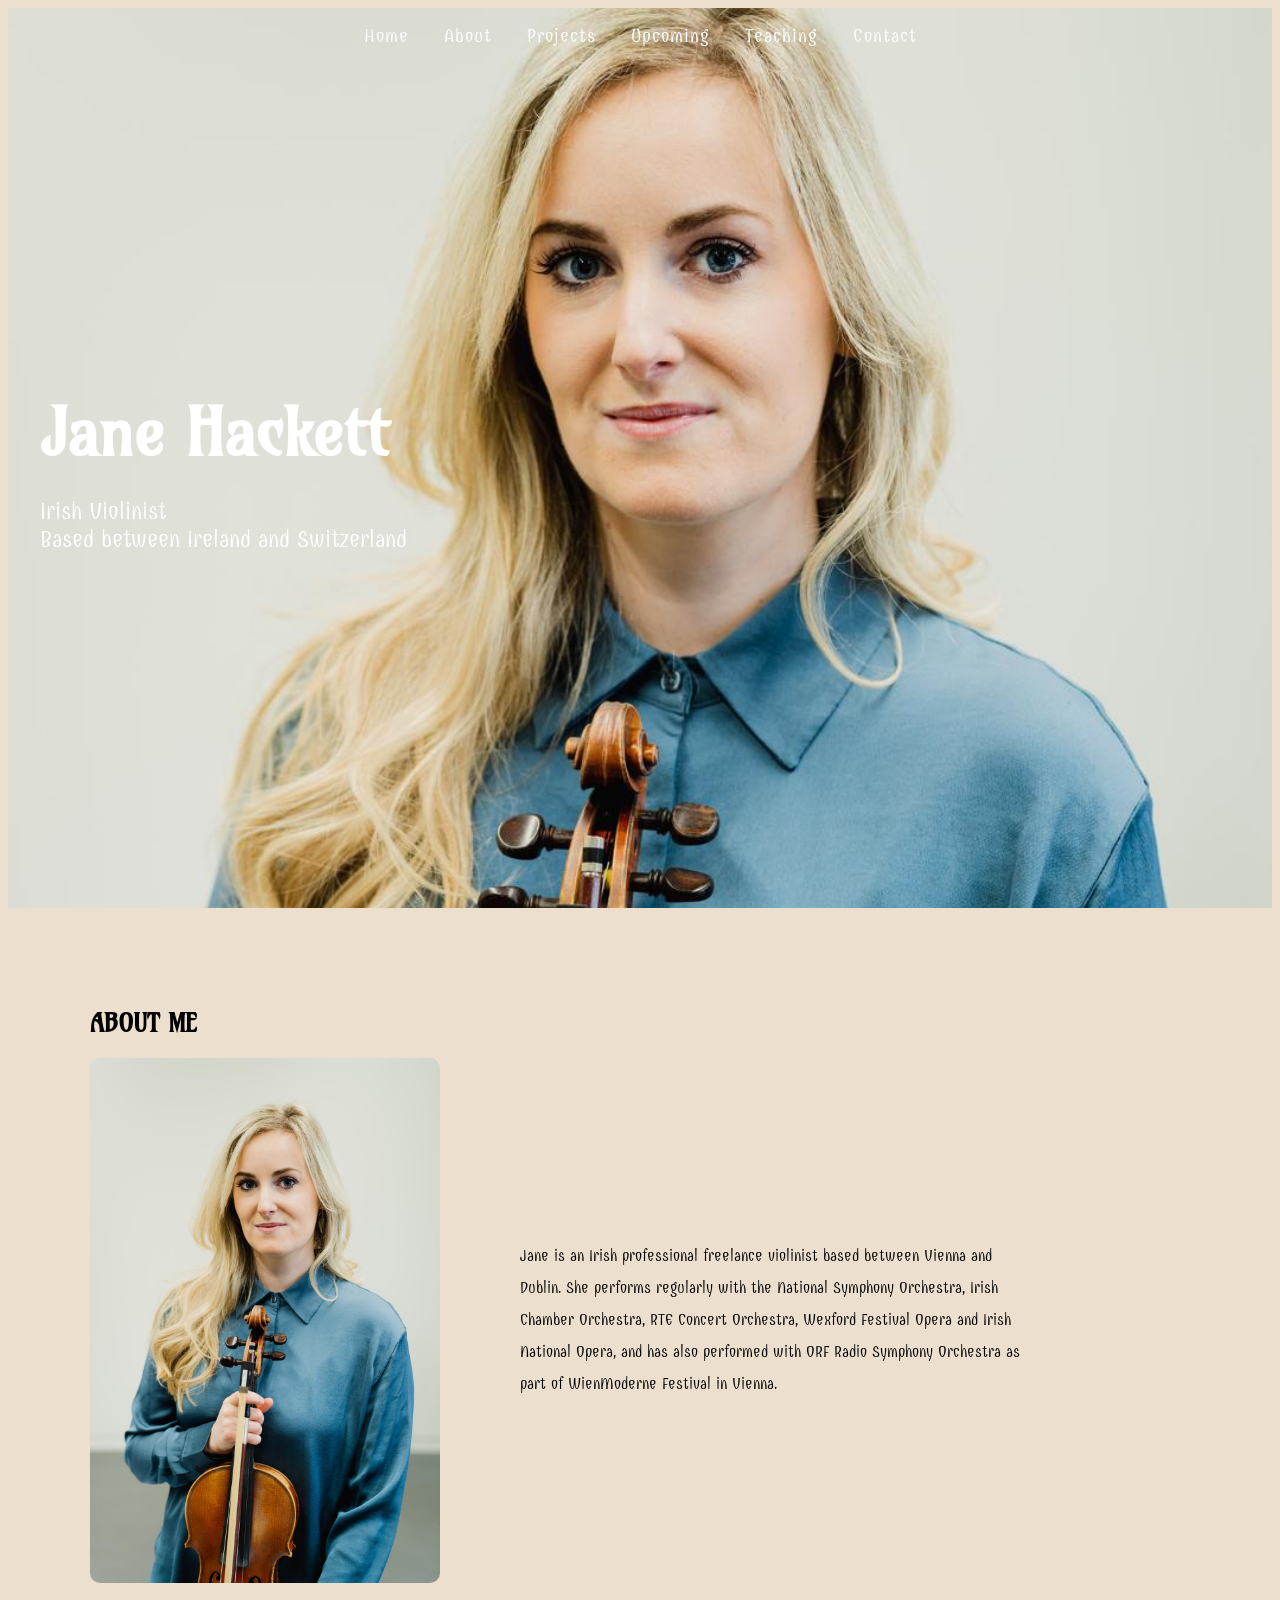
==== about.html @ c3f53e89 "initial git Website Jane 16.9.26" ====
<!DOCTYPE html>
<html lang="en">

<head>
    <meta charset="UTF-8">
    <meta name="viewport" content="width=device-width, initial-scale=1.0">
    <title>Jane Hackett, Violinist</title>
    <link rel="stylesheet" href="style.css">
</head>

<body>
    <!--header-->
    <header>
    <section id="home" class="hero">
        <div class="hero-content">
        <nav id="menu">
            <a href="#home">Home</a>
            <a href="#about">About</a>
            <a href="#projects">Projects</a>
            <a href="#upcoming">Upcoming</a>
            <a href="#teaching">Teaching</a>
            <a href="#contact-section">Contact</a>
        </nav>
        <div>
            <h2>Jane Hackett</h2>
            <p>Irish Violinist <br>
            Based between Ireland and Switzerland</p>
        </div>
        </div>
    </section>
    </header>
      <!--About section-->
        <section id="about">
            <h2>ABOUT ME</h2>
            <div class="about-content">
                <img src="photos/Jane_Leoniephotos.jpg" class="headshot" alt="Jane headshot" fetchpriority="high">
                <p>Jane is an Irish professional freelance violinist based between Vienna and Dublin. She performs
                    regularly
                    with the National Symphony Orchestra, Irish Chamber Orchestra, RTE Concert Orchestra, Wexford
                    Festival
                    Opera and Irish National Opera, and has also performed with ORF Radio Symphony Orchestra as part of
                    WienModerne Festival in Vienna.
                </p>
            </div>
        </section>
---- style.css ----
@import url('https://fonts.googleapis.com/css2?family=Amarante&family=Combo&display=swap');

body {
    background-color: rgb(237, 223, 206);
    font-family: "Combo", sans-serif;
}

h1,
h2,
h3 {
    font-family: "Amarante", serif;
}

header {
    position: relative;
    width: 100%;
    color: white;
}

nav {
    position: fixed;
    top: 0;
    left: 0;
    width: 100%;
    box-sizing: border-box;

    display: flex;
    justify-content: center;
    gap: 35px;
    padding: 25px 0;

    background: transparent;
    transition: background-color 0.4s ease,
        padding 0.4s ease;

    z-index: 1000;
}

nav a {
    color: white;
    text-decoration: none;
    font-size: 1.2rem;
    letter-spacing: 1px;
    transition: opacity 0.3s;
}

nav a:hover {
    opacity: 0.7;
}

nav.scrolled {
    background: rgba(155, 151, 151, 0.65);
    backdrop-filter: blur(8px);
    -webkit-backdrop-filter: blur(8px);
}

.hero {
    width: 100%;
    min-height: 100vh;
    background-image: url("photos/Jane_Leoniephotos.jpg");
    background-size: cover;
    background-position: right 20%;
    display: flex;
    align-items: center;
}

.hero-content h2 {
    font-size: 4rem;
    margin-bottom: 0.5rem;
    margin-left: 2rem;
}

.hero-content p {
    font-size: 1.5rem;
    margin-left: 2rem;
}

main {
    padding: 20px;
}

#about {
    max-width: 1100px;
    margin: 0 auto;
    padding: 80px 20px;
}

.about-content {
    display: flex;
    align-items: center;
    gap: 80px;
}

#about p {
    max-width: 500px;
    line-height: 2;
}

.headshot {
    width: 350px;
    border-radius: 10px;
}

#contact-section {
    max-width: 1100px;
    margin: 0 auto;
    padding: 80px 20px;
}

#contact h2 {
    margin-bottom: 40px;
}

.photo-content {
    display: flex;
    align-items: center;
    gap: 80px;
}

.photo-area,
.form-area {
    flex: 1;
}

.form-area {
    max-width: 500px;
}


form {
    display: flex;
    flex-direction: column;
}

input,
textarea {
    width: 100%;
    box-sizing: border-box;
}

button {
    padding: 10px;
    border: none;
    background: black;
    color: white;
    cursor: pointer;
    border-radius: 5px;
}

#upcoming {
    max-width: 900px;
    margin: 0 auto;
    padding: 50px 40px;
}

.event {
    display: grid;
    grid-template-columns: 190px 1fr 250px;
    gap: 20px;
    align-items: center;
    padding: 18px 0;
}

.event:not(:last-child) {
    border-bottom: 1px solid rgba(0, 0, 0, 0.2);
}

.date {
    font-weight: bold;
    white-space: nowrap;
}

.title {
    font-style: italic;
}

.venue {
    text-align: right;
    white-space: nowrap;
}

footer {
    color: white;
    font-size: smaller;
}

/* responsive design on smaller screens */
@media (max-width: 768px) {

    nav {
        gap: 15px;
        padding: 15px;
    }

    nav a {
        font-size: 0.9rem;
    }

    .about-content,
    .photo-content {
        flex-direction: column;
        gap: 40px;
    }

    .headshot {
        width: 100%;
        max-width: 350px;
    }

    .event {
        grid-template-columns: 1fr;
        gap: 8px;
    }

    .venue {
        text-align: left;
    }
}
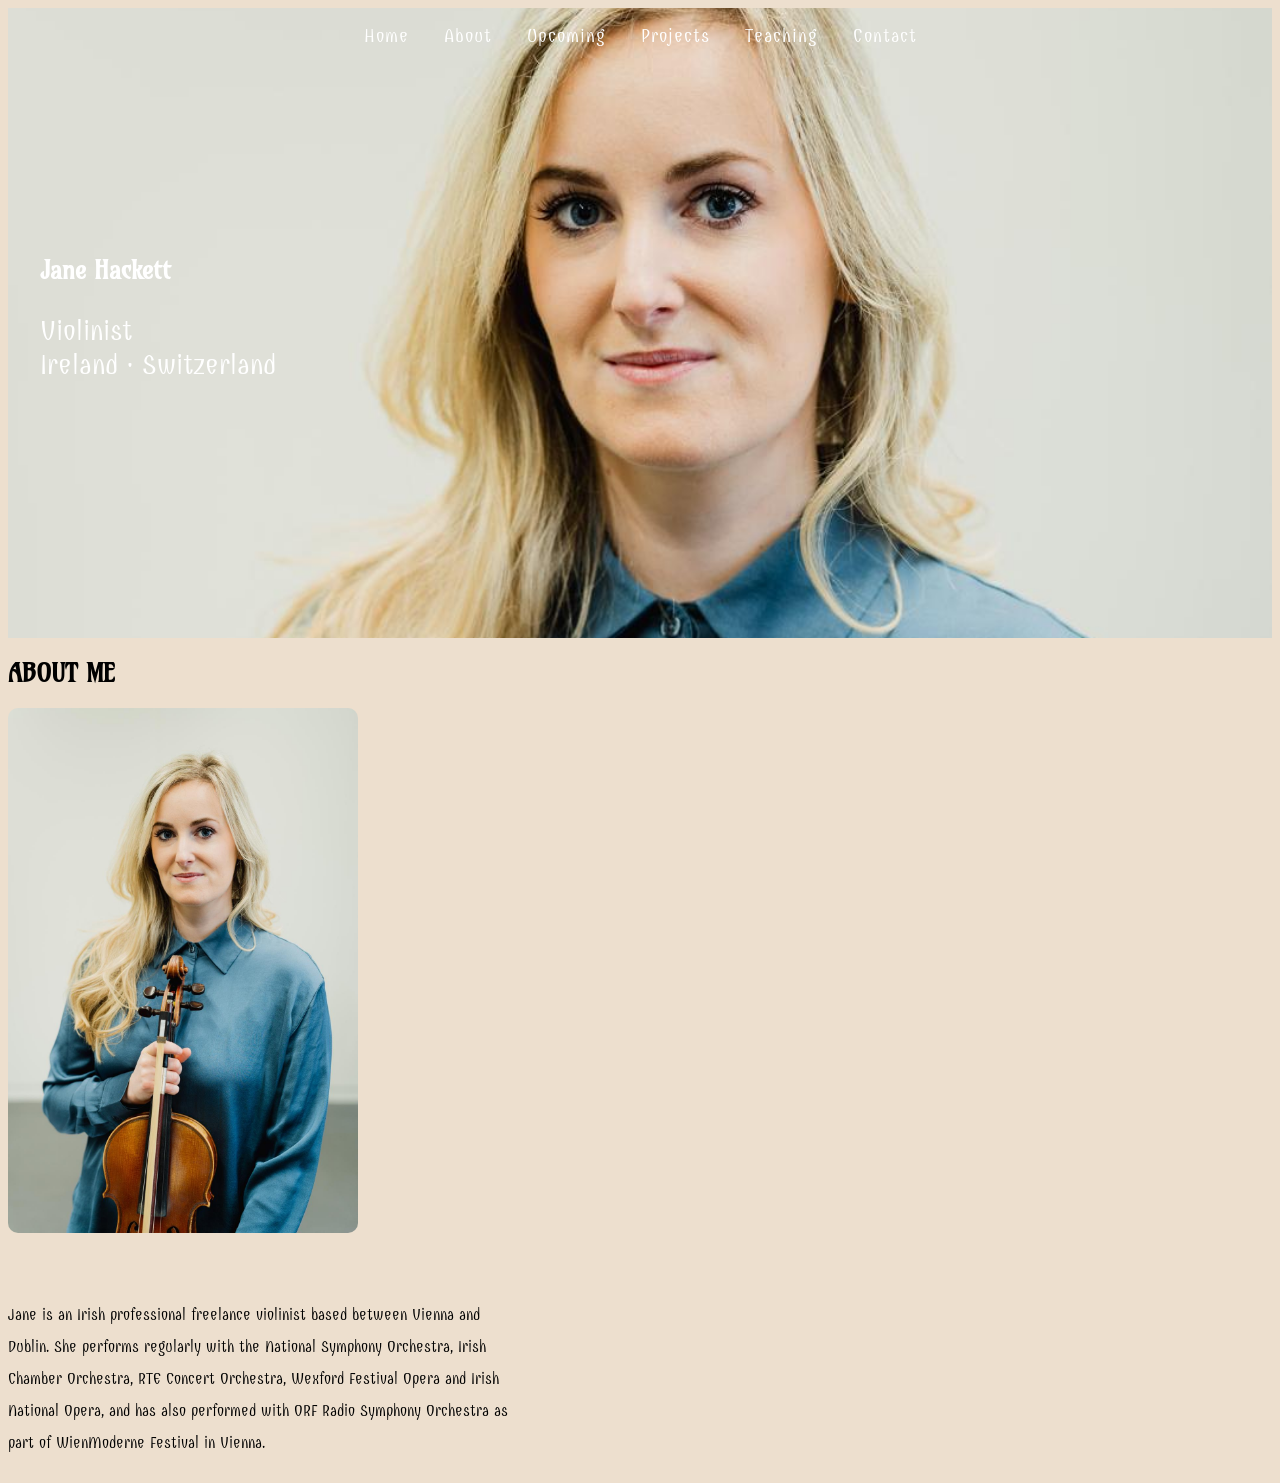
==== commit 91be32c9: "slide in pictures, changed name upcoming to performances and href in header" ====
--- a/about.html
+++ b/about.html
@@ -9,25 +9,25 @@
 </head>
 
 <body>
-    <!--header-->
+        <!--header-->
     <header>
-    <section id="home" class="hero">
-        <div class="hero-content">
-        <nav id="menu">
-            <a href="#home">Home</a>
-            <a href="#about">About</a>
-            <a href="#projects">Projects</a>
-            <a href="#upcoming">Upcoming</a>
-            <a href="#teaching">Teaching</a>
-            <a href="#contact-section">Contact</a>
-        </nav>
-        <div>
-            <h2>Jane Hackett</h2>
-            <p>Irish Violinist <br>
-            Based between Ireland and Switzerland</p>
-        </div>
-        </div>
-    </section>
+        <section id="home" class="hero">
+            <div class="hero-content">
+                <nav id="menu">
+                    <a href="index.html">Home</a>
+                    <a href="about.html">About</a>
+                    <a href="performances.html">Upcoming</a>
+                    <a href="projects.html">Projects</a>
+                    <a href="teaching.html">Teaching</a>
+                    <a href="contact-section.html">Contact</a>
+                </nav>
+                <div>
+                    <h1>Jane Hackett</h1>
+                    <p>Violinist <br>
+                        Ireland &middot; Switzerland</p>
+                </div>
+            </div>
+        </section>
     </header>
       <!--About section-->
         <section id="about">
--- a/style.css
+++ b/style.css
@@ -11,6 +11,10 @@
     font-family: "Amarante", serif;
 }
 
+h1 {
+    padding-left: 2rem;
+}
+
 header {
     position: relative;
     width: 100%;
@@ -56,7 +60,7 @@
 
 .hero {
     width: 100%;
-    min-height: 100vh;
+    min-height: 70vh;
     background-image: url("photos/Jane_Leoniephotos.jpg");
     background-size: cover;
     background-position: right 20%;
@@ -71,7 +75,7 @@
 }
 
 .hero-content p {
-    font-size: 1.5rem;
+    font-size: 1.8rem;
     margin-left: 2rem;
 }
 
@@ -79,16 +83,42 @@
     padding: 20px;
 }
 
-#about {
-    max-width: 1100px;
-    margin: 0 auto;
-    padding: 80px 20px;
-}
-
 .about-content {
     display: flex;
-    align-items: center;
-    gap: 80px;
+    flex-direction: column;
+    gap: 50px;
+}
+
+.about-top {
+    display: flex;
+    align-items: center;
+    gap: 50px;
+}
+
+.about-text {
+    flex: 1;
+}
+
+.about-text h3 {
+    margin-top: 0;
+}
+
+#about p {
+    max-width: 500px;
+    line-height: 2;
+}
+
+.about-video {
+    width: 100%;
+    display: flex;
+    justify-content: center;
+}
+
+.about-video iframe {
+    width: 815px;
+    max-width: 100%;
+    aspect-ratio: 16 / 9;
+    height: auto;
 }
 
 #about p {
@@ -139,12 +169,12 @@
 }
 
 button {
-    padding: 10px;
+    padding: 12px 25px;
     border: none;
     background: black;
     color: white;
     cursor: pointer;
-    border-radius: 5px;
+    border-radius: 20px;
 }
 
 #upcoming {
@@ -184,6 +214,28 @@
     font-size: smaller;
 }
 
+/* animations */
+
+.reveal-left,
+.reveal-right {
+    opacity: 0;
+    transition: opacity 0.8s ease, transform 0.8s ease;
+}
+
+.reveal-left {
+    transform: translateX(-100px);
+}
+
+.reveal-right {
+    transform: translateX(100px);
+}
+
+.reveal-left.visible,
+.reveal-right.visible {
+    opacity: 1;
+    transform: translateX(0);
+}
+
 /* responsive design on smaller screens */
 @media (max-width: 768px) {
 
@@ -193,7 +245,7 @@
     }
 
     nav a {
-        font-size: 0.9rem;
+        font-size: 14px;
     }
 
     .about-content,
